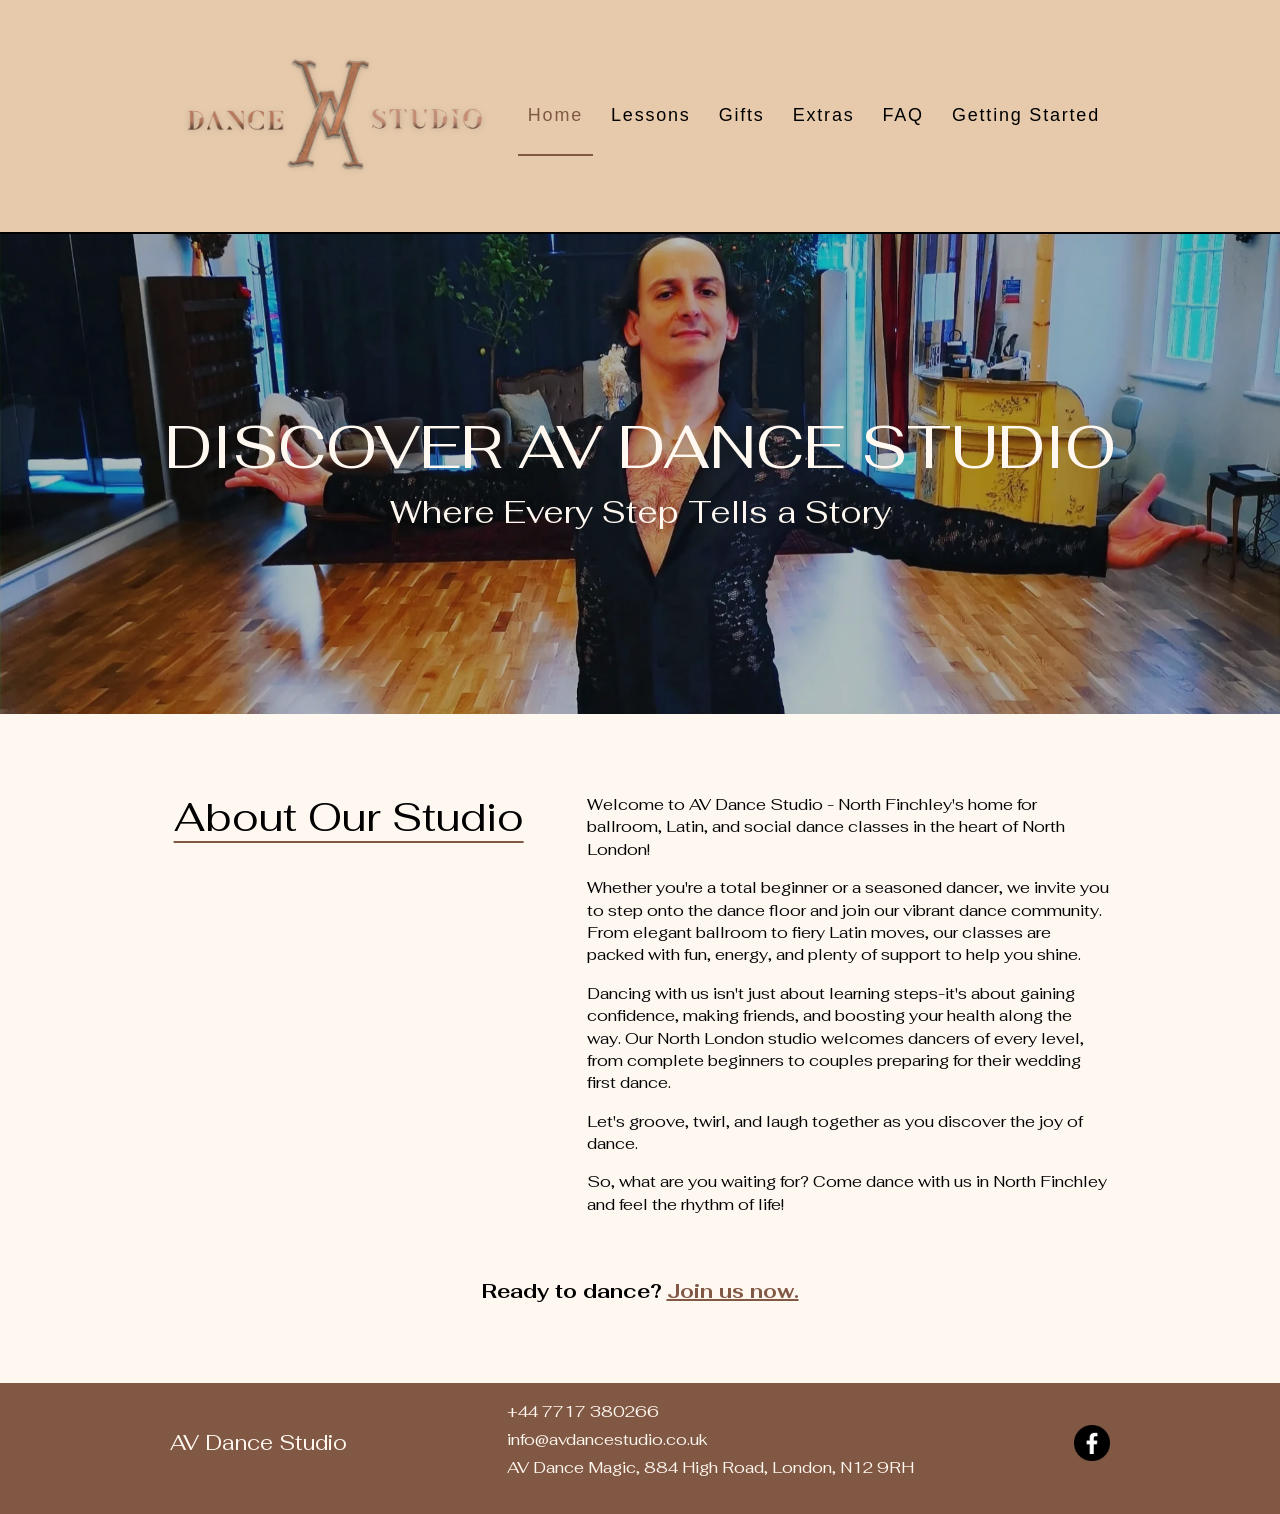
==== index.html @ 324b555b "Add JavaScript functionality for navigation toggle and contact form submission; create new CSS style" ====
<!DOCTYPE html>
<html lang="en">
<head>
<meta charset="UTF-8">
<meta name="viewport" content="width=device-width, initial-scale=1.0">
<title>Dance Classes in North Finchley & North London | AV Dance Studio</title>
<meta name="description" content="Learn to dance with confidence at AV Dance Studio in North Finchley. Ballroom, Latin, wedding first dances & group classes for all ages. Book now.">
<link rel="canonical" href="https://www.avdancestudio.co.uk/">
<link rel="icon" type="image/webp" href="images/logo.webp">
<meta property="og:title" content="Dance Classes in North Finchley & North London | AV Dance Studio">
<meta property="og:description" content="Learn to dance with confidence at AV Dance Studio in North Finchley. Ballroom, Latin, wedding first dances & group classes for all ages.">
<meta property="og:image" content="https://www.avdancestudio.co.uk/images/og-cover.webp">
<meta property="og:url" content="https://www.avdancestudio.co.uk/">
<meta property="og:type" content="website">
<meta property="og:locale" content="en_GB">
<script type="application/ld+json">
{
  "@context": "https://schema.org",
  "@type": "DanceSchool",
  "name": "AV Dance Studio",
  "image": "https://www.avdancestudio.co.uk/images/hero-bg.webp",
  "url": "https://www.avdancestudio.co.uk",
  "telephone": "+447717380266",
  "email": "info@avdancestudio.co.uk",
  "address": {
    "@type": "PostalAddress",
    "streetAddress": "884 High Road",
    "addressLocality": "London",
    "postalCode": "N12 9RH",
    "addressCountry": "GB"
  },
  "geo": {
    "@type": "GeoCoordinates",
    "latitude": "51.6156",
    "longitude": "-0.1731"
  },
  "areaServed": ["North Finchley", "North London", "London", "Barnet", "Finchley"],
  "openingHoursSpecification": [
    {
      "@type": "OpeningHoursSpecification",
      "dayOfWeek": ["Monday", "Tuesday", "Wednesday", "Thursday", "Friday"],
      "opens": "10:00",
      "closes": "21:00"
    }
  ],
  "priceRange": "££",
  "sameAs": [
    "https://www.facebook.com/avdancemagic"
  ]
}
</script>
<script type="application/ld+json">
{
  "@context": "https://schema.org",
  "@type": "WebSite",
  "name": "AV Dance Studio",
  "url": "https://www.avdancestudio.co.uk"
}
</script>
<link rel="stylesheet" href="styles.css">
</head>
<body>

<a href="#top" class="skip-link">Skip to main content</a>

<header class="site-header">
  <div class="header-inner">
    <a href="#top" class="brand">
      <img src="images/logo.webp" width="1500" height="567" loading="lazy" alt="AV Dance Studio logo" class="brand-logo">
    </a>
    <nav class="main-nav">
      <ul>
        <li><a href="#top" class="active">Home</a></li>
        <li><a href="lessons.html">Lessons</a></li>
        <li><a href="gifts.html">Gifts</a></li>
        <li><a href="other-services.html">Extras</a></li>
        <li><a href="faq.html">FAQ</a></li>
        <li><a href="getting-started.html">Getting Started</a></li>
      </ul>
    </nav>
  </div>
  <button class="nav-toggle" id="nav-toggle" aria-label="Toggle navigation" aria-expanded="false">
    <span></span><span></span><span></span>
  </button>
  <nav class="mobile-nav" id="main-nav">
    <ul>
      <li><a href="#top" class="active">Home</a></li>
      <li><a href="lessons.html">Lessons</a></li>
      <li><a href="gifts.html">Gifts</a></li>
      <li><a href="other-services.html">Extras</a></li>
      <li><a href="faq.html">FAQ</a></li>
      <li><a href="getting-started.html">Getting Started</a></li>
    </ul>
  </nav>
</header>

<section class="hero" id="top">
  <img src="images/hero-bg.webp" width="2048" height="1525" alt="Dance instructor leading a class at AV Dance Studio, North Finchley" class="hero-bg">
  <div class="hero-overlay"></div>
  <div class="hero-content">
    <h1>Discover AV Dance Studio</h1>
    <h2>Where Every Step Tells a Story</h2>
  </div>
</section>

<section class="about" id="about">
  <div class="container">
    <div class="about-grid">
      <div class="about-heading">
        <h2 class="page-title">About Our Studio</h2>
      </div>
      <div class="about-text">
        <p>Welcome to AV Dance Studio - North Finchley's home for ballroom, Latin, and social dance classes in the heart of North London!</p>
        <p>Whether you're a total beginner or a seasoned dancer, we invite you to step onto the dance floor and join our vibrant dance community. From elegant ballroom to fiery Latin moves, our classes are packed with fun, energy, and plenty of support to help you shine.</p>
        <p>Dancing with us isn't just about learning steps-it's about gaining confidence, making friends, and boosting your health along the way. Our North London studio welcomes dancers of every level, from complete beginners to couples preparing for their wedding first dance.</p>
        <p>Let's groove, twirl, and laugh together as you discover the joy of dance.</p>
        <p>So, what are you waiting for? Come dance with us in North Finchley and feel the rhythm of life!</p>
      </div>
    </div>
    <p class="about-cta">Ready to dance? <a href="getting-started.html" class="cta-link">Join us now.</a></p>
  </div>
</section>

<footer class="site-footer">
  <div class="container footer-grid">
    <p class="footer-title">AV Dance Studio</p>
    <div class="footer-contact">
      <p><a href="tel:+447717380266">+44 7717 380266</a></p>
      <p><a href="mailto:info@avdancestudio.co.uk">info@avdancestudio.co.uk</a></p>
      <p>AV Dance Magic, 884 High Road, London, N12 9RH</p>
    </div>
    <a href="https://www.facebook.com/avdancemagic" target="_blank" rel="noopener" class="footer-social">
      <img src="images/facebook.webp" width="201" height="201" loading="lazy" alt="AV Dance Studio on Facebook">
    </a>
  </div>
</footer>

<script src="script.js" defer></script>
</body>
</html>
---- styles.css ----
@import url('https://fonts.googleapis.com/css2?family=Fahkwang:wght@300;400;500;600&display=swap');

:root {
  --cream: #FFF8F1;
  --brown: #5B4D43;
  --copper: #805844;
  --tan: #E0BE9A;
  --box-bg: rgba(224, 190, 154, 0.8);
  --black: #000000;
  --gray: #E2E2E2;
  --success: #05C8A1;
  --font: 'Fahkwang', sans-serif;
  --font-nav: 'Helvetica Neue', Helvetica, Arial, sans-serif;
}

* { box-sizing: border-box; margin: 0; padding: 0; }

html { scroll-behavior: smooth; }

#top, #about, #lessons, #gifts, #other-services, #faq, #getting-started {
  scroll-margin-top: 152px;
}

body {
  font-family: var(--font);
  color: var(--black);
  background: var(--cream);
  line-height: 1.4em;
}

img { max-width: 100%; display: block; }

.container {
  max-width: 980px;
  margin: 0 auto;
  padding: 0 20px;
}

a { color: inherit; text-decoration: none; }

h1, h2, h3, p { font-family: var(--font); font-weight: 400; }

/* Shared page title (About Us, Lessons, Gift Certificates, FAQ, Start Dancing Today) */
.page-title {
  font-size: 40px;
  font-weight: 400;
  line-height: 1.15em;
  text-align: center;
  overflow-wrap: break-word;
  margin-bottom: 16px;
  text-decoration: underline;
  text-decoration-color: var(--copper);
  text-decoration-thickness: 2px;
  text-underline-offset: 10px;
}

/* Skip link */
.skip-link {
  position: absolute;
  top: -40px;
  left: 0;
  background: #000;
  color: #fff;
  padding: 8px 16px;
  z-index: 1000;
  text-decoration: none;
  font-size: 14px;
  transition: top 0.2s ease;
}

.skip-link:focus {
  top: 0;
}

/* Header / Nav */
.site-header {
  background: var(--box-bg);
  border-bottom: 2px solid var(--black);
  position: sticky;
  top: 0;
  z-index: 100;
}

.header-inner {
  max-width: 980px;
  margin: 0 auto;
  padding: 56px 20px;
  display: flex;
  align-items: center;
  justify-content: space-between;
  gap: 24px;
  min-height: 170px;
  position: relative;
  transition: padding 0.2s ease, min-height 0.2s ease;
}

.brand-logo {
  height: 120px;
  width: auto;
  filter: drop-shadow(0 1px 3px rgba(0, 0, 0, 0.18));
  transition: height 0.2s ease;
}

.main-nav ul {
  list-style: none;
  display: flex;
  gap: 8px;
}

.main-nav a {
  display: block;
  padding: 28px 10px;
  font-family: var(--font-nav);
  font-size: 18px;
  letter-spacing: 0.1em;
  color: var(--black);
  border-bottom: 2px solid transparent;
  transition: border-color 0.2s ease;
  white-space: nowrap;
}

.main-nav a:hover,
.main-nav a:focus {
  border-bottom-color: var(--black);
  text-decoration: underline;
}

.main-nav a.active {
  color: var(--copper);
  border-bottom-color: var(--copper);
}

.mobile-nav { display: none; }

.nav-toggle {
  display: none;
  flex-direction: column;
  justify-content: space-between;
  width: 28px;
  height: 20px;
  background: none;
  border: none;
  cursor: pointer;
  padding: 0;
  position: absolute;
  top: 50%;
  right: 20px;
  transform: translateY(-50%);
}

.nav-toggle span {
  display: block;
  height: 2px;
  width: 100%;
  background: var(--black);
}

/* Hero */
.hero {
  position: relative;
  min-height: 480px;
  display: flex;
  align-items: center;
  justify-content: center;
  overflow: hidden;
}

.hero-bg {
  position: absolute;
  inset: 0;
  width: 100%;
  height: 100%;
  object-fit: cover;
  object-position: 53% 0%;
}

.hero-overlay {
  position: absolute;
  inset: 0;
  background: rgba(0, 0, 0, 0.25);
}

.hero-content {
  position: relative;
  z-index: 1;
  text-align: center;
  color: var(--cream);
  padding: 40px 20px;
}

.hero-content h1 {
  font-size: 60px;
  line-height: 1.15em;
  text-transform: uppercase;
  margin-bottom: 8px;
}

.hero-content h2 {
  font-size: 32px;
  line-height: 1.4em;
  font-weight: 400;
}

/* About */
.about { padding: 80px 0; }

.about-grid {
  display: flex;
  gap: 60px;
  align-items: flex-start;
}

.about-heading {
  flex: 0 0 38%;
  min-width: 0;
}

.about-text {
  flex: 1 1 62%;
  min-width: 0;
}

.about-text p { font-size: 16px; margin-bottom: 16px; }

.about-cta {
  margin-top: 48px;
  text-align: center;
  font-size: 20px;
  font-weight: 700;
}

.cta-link {
  color: var(--copper);
  text-decoration: underline;
  font-weight: 700;
}

.cta-link:hover { color: var(--brown); }

.text-link {
  color: var(--copper);
  text-decoration: underline;
}

.text-link:hover { color: var(--brown); }

/* Sections shared */
.lessons, .gifts { padding: 80px 0; }
.lessons { background: var(--cream); }
.gifts { background: #FBF3E9; }

.section-intro {
  max-width: 640px;
  margin: 0 auto 48px;
  text-align: center;
  font-size: 18px;
  line-height: 1.5em;
  color: var(--brown);
}

/* Other Services subsections */
.subsection { margin-top: 56px; }
.subsection:first-of-type { margin-top: 0; }

.subsection-title {
  font-size: 26px;
  font-weight: 500;
  text-align: center;
  color: var(--copper);
  margin-bottom: 24px;
  padding-bottom: 12px;
  border-bottom: 1px solid var(--tan);
}

/* Row cards: always their natural (original) size. Only the Gift
   Certificates section is allowed to place two side by side, and only
   once the screen is wide enough to fit two of them at once. */
.rows {
  display: grid;
  grid-template-columns: minmax(min(660px, 100%), 660px);
  justify-content: center;
  gap: 32px;
}

.gifts .container {
  max-width: 1420px;
}

.gifts .rows {
  grid-template-columns: repeat(auto-fit, minmax(min(660px, 100%), 660px));
}

/* Once there's room for two gift boxes side by side, the outer margin
   can shrink, but a visible gap from the edge must remain. */
@media (min-width: 1392px) {
  .gifts .container {
    padding: 0 10px;
  }
}

.row-card {
  background: var(--box-bg);
  display: flex;
  align-items: stretch;
  gap: 24px;
  overflow: hidden;
  height: 260px;
  min-width: 0;
}

.row-card img {
  flex: 0 0 240px;
  width: 240px;
  height: 100%;
  object-fit: cover;
}

.row-card img.logo-fill {
  object-fit: contain;
  background: var(--box-bg);
}

.row-content {
  flex: 1 1 auto;
  min-width: 0;
  padding: 20px 20px 20px 0;
  display: flex;
  flex-direction: column;
  justify-content: center;
  gap: 4px;
  overflow: hidden;
}

.card-title { font-size: 22px; font-weight: 400; margin-bottom: 4px; line-height: 1.2em; }
.row-content p { font-size: 16px; }

.row-content ul {
  list-style: none;
  font-size: 14px;
  margin-bottom: 4px;
}

.btn {
  display: inline-block;
  align-self: flex-start;
  margin-top: 16px;
  padding: 12px 28px;
  background: var(--copper);
  color: var(--cream);
  font-family: var(--font-nav);
  font-size: 14px;
  letter-spacing: 0.02em;
  border: 1px solid var(--copper);
  transition: all 0.2s ease;
  cursor: pointer;
}

.btn:hover {
  background: var(--cream);
  color: var(--copper);
}

.row-content .btn {
  margin-top: 8px;
  padding: 8px 22px;
  flex-shrink: 0;
}

/* FAQ */
.faq { background: var(--cream); padding: 80px 0; }

.faq-list {
  max-width: 760px;
  margin: 0 auto;
  display: flex;
  flex-direction: column;
  gap: 16px;
}

.faq-item {
  border-bottom: 1px solid var(--tan);
  padding-bottom: 16px;
}

.faq-item summary {
  cursor: pointer;
  font-size: 18px;
  font-weight: 500;
  list-style: none;
  position: relative;
  padding-right: 32px;
}

.faq-item summary::-webkit-details-marker { display: none; }

.faq-item summary::after {
  content: '+';
  position: absolute;
  right: 0;
  top: 0;
  font-size: 22px;
  color: var(--copper);
}

.faq-item[open] summary::after { content: '\2212'; }

.faq-item p {
  font-size: 16px;
  line-height: 1.5em;
  margin-top: 8px;
}

/* Getting Started */
.cta { background: var(--cream); padding: 80px 0; }

.cta-panel-grid {
  display: flex;
  gap: 60px;
  align-items: flex-start;
}

.cta-info {
  flex: 1 1 50%;
  min-width: 0;
}

.cta-info p { font-size: 16px; line-height: 1.6em; margin-bottom: 16px; color: var(--black); }

.contact-form {
  flex: 1 1 50%;
  min-width: 0;
  display: flex;
  flex-direction: column;
  gap: 20px;
}

.field { display: flex; flex-direction: column; gap: 6px; }

.field label { font-size: 14px; color: var(--black); }

.field input,
.field select,
.field textarea {
  font-family: var(--font-nav);
  font-size: 16px;
  padding: 12px;
  border: 1px solid var(--black);
  background: var(--cream);
  color: var(--black);
}

.field input:focus,
.field select:focus,
.field textarea:focus {
  outline: none;
  border-width: 2px;
}

.field textarea { min-height: 100px; resize: vertical; }

.contact-form .btn { align-self: center; }

.form-success {
  text-align: center;
  color: var(--success);
  font-size: 21px;
  margin-top: 8px;
}

/* Footer */
.site-footer {
  background: var(--copper);
  color: var(--cream);
  padding: 18px 0 28px;
}

.footer-grid {
  display: flex;
  align-items: center;
  justify-content: space-between;
  flex-wrap: wrap;
  gap: 24px;
}

.footer-title { font-size: 21px; }

.footer-contact p { font-size: 16px; margin-bottom: 6px; }

.footer-social img { width: 36px; height: 36px; }

/* Shrink the sticky header on short viewports so it doesn't eat the screen */
@media (max-height: 700px) {
  .header-inner {
    padding: 14px 20px;
    min-height: auto;
  }

  .brand-logo { height: 56px; }

  .main-nav a { padding: 10px; }
}

/* Responsive */
@media (max-width: 600px) {
  .row-card { flex-direction: column; height: auto; }
  .row-card img { width: 100%; flex-basis: auto; height: 180px; }
  .row-content { padding: 16px; justify-content: flex-start; }
}

@media (max-width: 767px) {
  .header-inner {
    display: flex;
    justify-content: flex-start;
    padding: 20px 20px;
    min-height: auto;
  }

  .brand-logo { height: 56px; }

  .main-nav { display: none; }

  .mobile-nav {
    position: absolute;
    top: 100%;
    left: 0;
    right: 0;
    background: var(--cream);
    border-bottom: 2px solid var(--black);
    display: none;
  }

  .mobile-nav.open { display: block; }

  .mobile-nav ul {
    list-style: none;
    flex-direction: column;
    gap: 0;
  }

  .mobile-nav a {
    display: block;
    padding: 16px 20px;
    font-family: var(--font-nav);
    font-size: 16px;
    letter-spacing: 0.1em;
    color: var(--black);
    border-bottom: 1px solid var(--gray);
  }

  .mobile-nav a.active {
    color: var(--copper);
    font-weight: 600;
  }

  .nav-toggle { display: flex; }

  #top, #about, #lessons, #gifts, #other-services, #faq, #getting-started {
    scroll-margin-top: 80px;
  }

  .hero-content h1 { font-size: 34px; }
  .hero-content h2 { font-size: 20px; }

  .about-grid { flex-direction: column; gap: 24px; }
  .about-heading { flex-basis: auto; }
  .about-text { flex-basis: auto; }

  .page-title { font-size: 26px; }
  .subsection-title { font-size: 20px; }
  .section-intro { font-size: 16px; }

  .cta-panel-grid { flex-direction: column; gap: 40px; }
  .cta-info, .contact-form { flex-basis: auto; }

  .footer-grid { flex-direction: column; text-align: center; }
}
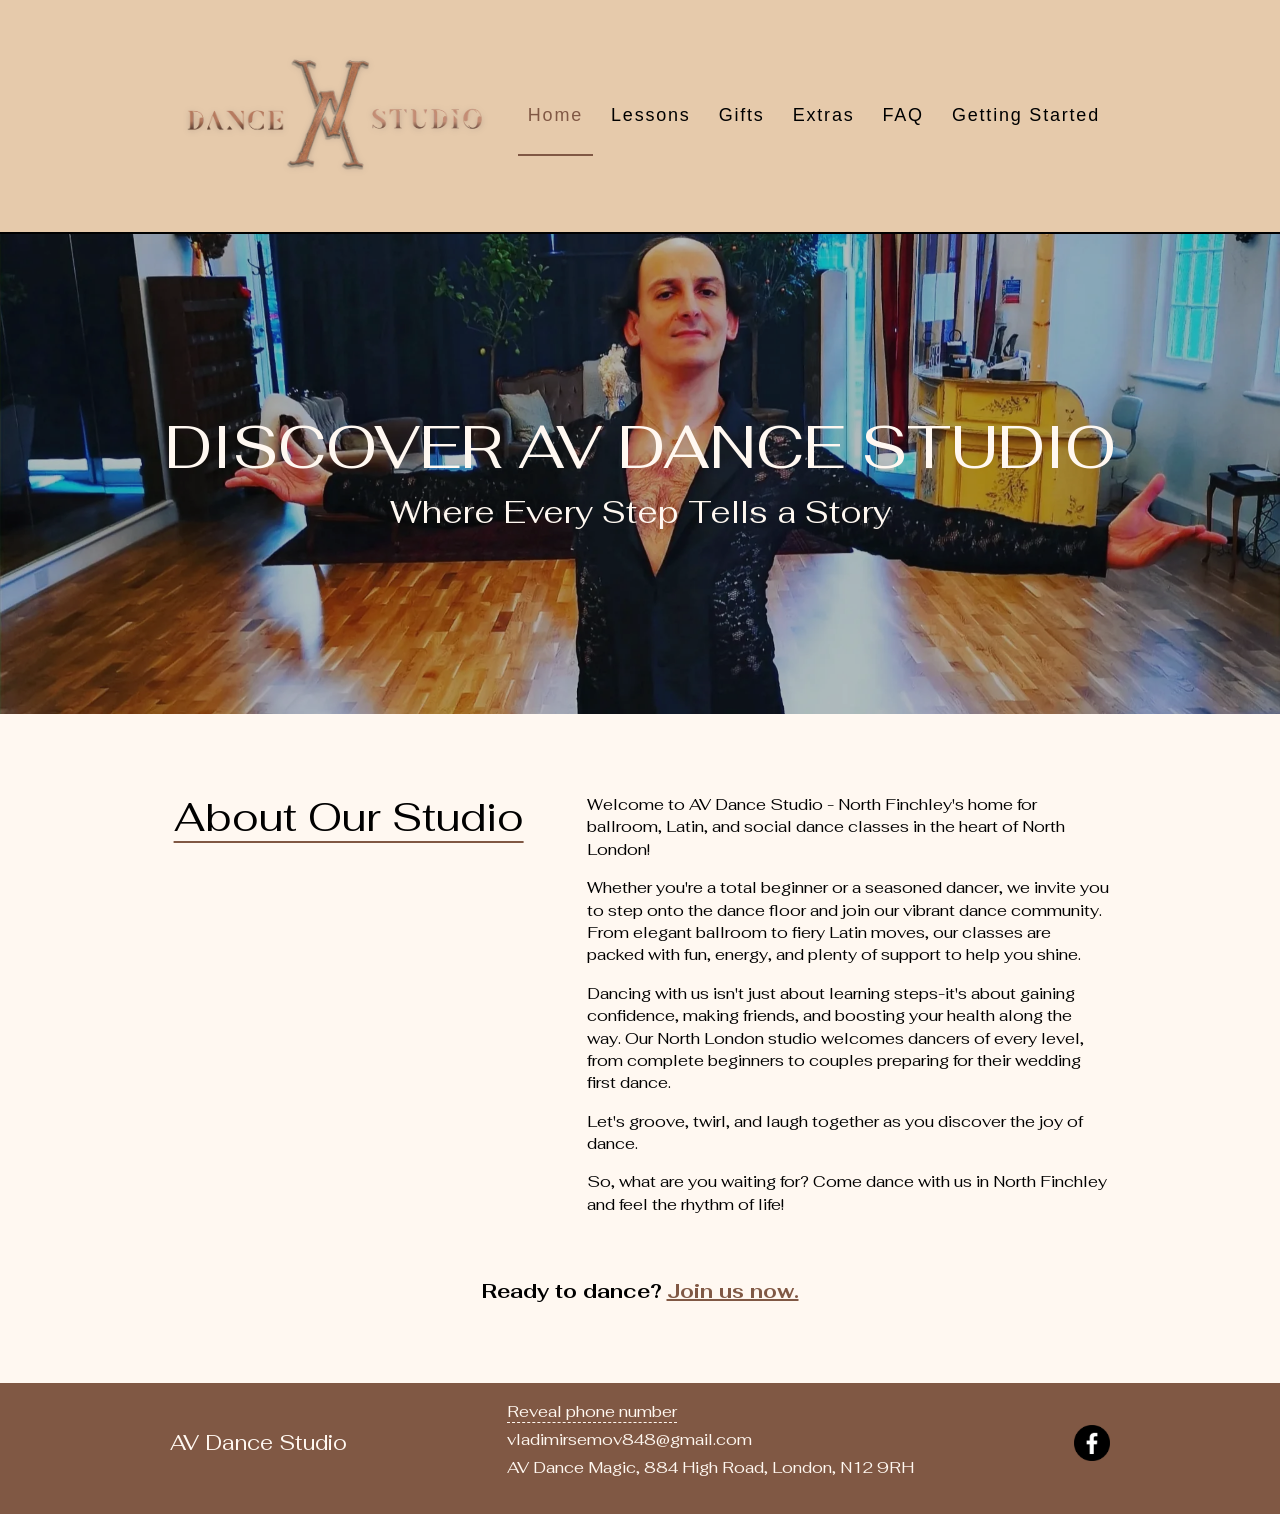
==== commit 86eff1b6: "Implement phone reveal feature in footer; update contact details and enhance styling" ====
--- a/index.html
+++ b/index.html
@@ -125,8 +125,8 @@
   <div class="container footer-grid">
     <p class="footer-title">AV Dance Studio</p>
     <div class="footer-contact">
-      <p><a href="tel:+447717380266">+44 7717 380266</a></p>
-      <p><a href="mailto:info@avdancestudio.co.uk">info@avdancestudio.co.uk</a></p>
+      <p><span class="footer-phone-reveal" role="button" tabindex="0">Reveal phone number</span></p>
+      <p><a href="mailto:vladimirsemov848@gmail.com">vladimirsemov848@gmail.com</a></p>
       <p>AV Dance Magic, 884 High Road, London, N12 9RH</p>
     </div>
     <a href="https://www.facebook.com/avdancemagic" target="_blank" rel="noopener" class="footer-social">
--- a/styles.css
+++ b/styles.css
@@ -4,6 +4,8 @@
   --cream: #FFF8F1;
   --brown: #5B4D43;
   --copper: #805844;
+  --gold: #C9A227;
+  --crimson: #6E0D25;
   --tan: #E0BE9A;
   --box-bg: rgba(224, 190, 154, 0.8);
   --black: #000000;
@@ -26,6 +28,34 @@
   color: var(--black);
   background: var(--cream);
   line-height: 1.4em;
+}
+
+/* Custom cursor trail: fading music notes */
+.cursor-note {
+  position: fixed;
+  top: 0;
+  left: 0;
+  pointer-events: none;
+  z-index: 9999;
+  font-size: 20px;
+  line-height: 1;
+  color: var(--copper);
+  animation: note-fade 900ms ease-out forwards;
+}
+
+@keyframes note-fade {
+  0% {
+    opacity: 0.9;
+    transform: translate(-50%, -50%) rotate(var(--note-rot, 0deg)) scale(1);
+  }
+  100% {
+    opacity: 0;
+    transform: translate(-50%, -50%) rotate(var(--note-rot, 0deg)) translateY(-16px) scale(0.8);
+  }
+}
+
+@media (hover: none), (pointer: coarse) {
+  .cursor-note { display: none; }
 }
 
 img { max-width: 100%; display: block; }
@@ -426,45 +456,57 @@
 
 .cta-info p { font-size: 16px; line-height: 1.6em; margin-bottom: 16px; color: var(--black); }
 
-.contact-form {
+/* Phone reveal / callback request */
+.contact-options {
   flex: 1 1 50%;
   min-width: 0;
   display: flex;
   flex-direction: column;
-  gap: 20px;
-}
-
-.field { display: flex; flex-direction: column; gap: 6px; }
-
-.field label { font-size: 14px; color: var(--black); }
-
-.field input,
-.field select,
-.field textarea {
+}
+
+.contact-buttons-row {
+  display: flex;
+  flex-direction: column;
+  align-items: center;
+  gap: 12px;
+}
+
+.contact-btn {
+  display: inline-flex;
+  align-items: center;
+  justify-content: center;
+  align-self: center;
+  gap: 10px;
+  width: 300px;
+  max-width: 100%;
   font-family: var(--font-nav);
-  font-size: 16px;
-  padding: 12px;
-  border: 1px solid var(--black);
-  background: var(--cream);
+  font-size: 17px;
+  letter-spacing: 0.02em;
+  padding: 16px 36px;
+  margin-top: 0;
+}
+
+.phone-icon {
+  width: 16px;
+  height: 16px;
+  flex-shrink: 0;
+}
+
+.phone-link {
+  display: inline-block;
   color: var(--black);
-}
-
-.field input:focus,
-.field select:focus,
-.field textarea:focus {
-  outline: none;
-  border-width: 2px;
-}
-
-.field textarea { min-height: 100px; resize: vertical; }
-
-.contact-form .btn { align-self: center; }
-
-.form-success {
-  text-align: center;
-  color: var(--success);
-  font-size: 21px;
-  margin-top: 8px;
+  font-size: 20px;
+  font-weight: 700;
+  border-bottom: 2px solid var(--copper);
+}
+
+.phone-link:hover { color: var(--copper); }
+
+.callback-divider {
+  font-size: 12px;
+  letter-spacing: 0.1em;
+  text-transform: uppercase;
+  color: var(--brown);
 }
 
 /* Footer */
@@ -485,6 +527,14 @@
 .footer-title { font-size: 21px; }
 
 .footer-contact p { font-size: 16px; margin-bottom: 6px; }
+
+.footer-phone-reveal {
+  cursor: pointer;
+  border-bottom: 1px dashed var(--cream);
+  transition: opacity 0.2s ease;
+}
+
+.footer-phone-reveal:hover { opacity: 0.75; }
 
 .footer-social img { width: 36px; height: 36px; }
 
@@ -570,7 +620,7 @@
   .section-intro { font-size: 16px; }
 
   .cta-panel-grid { flex-direction: column; gap: 40px; }
-  .cta-info, .contact-form { flex-basis: auto; }
+  .cta-info, .contact-options { flex-basis: auto; }
 
   .footer-grid { flex-direction: column; text-align: center; }
 }
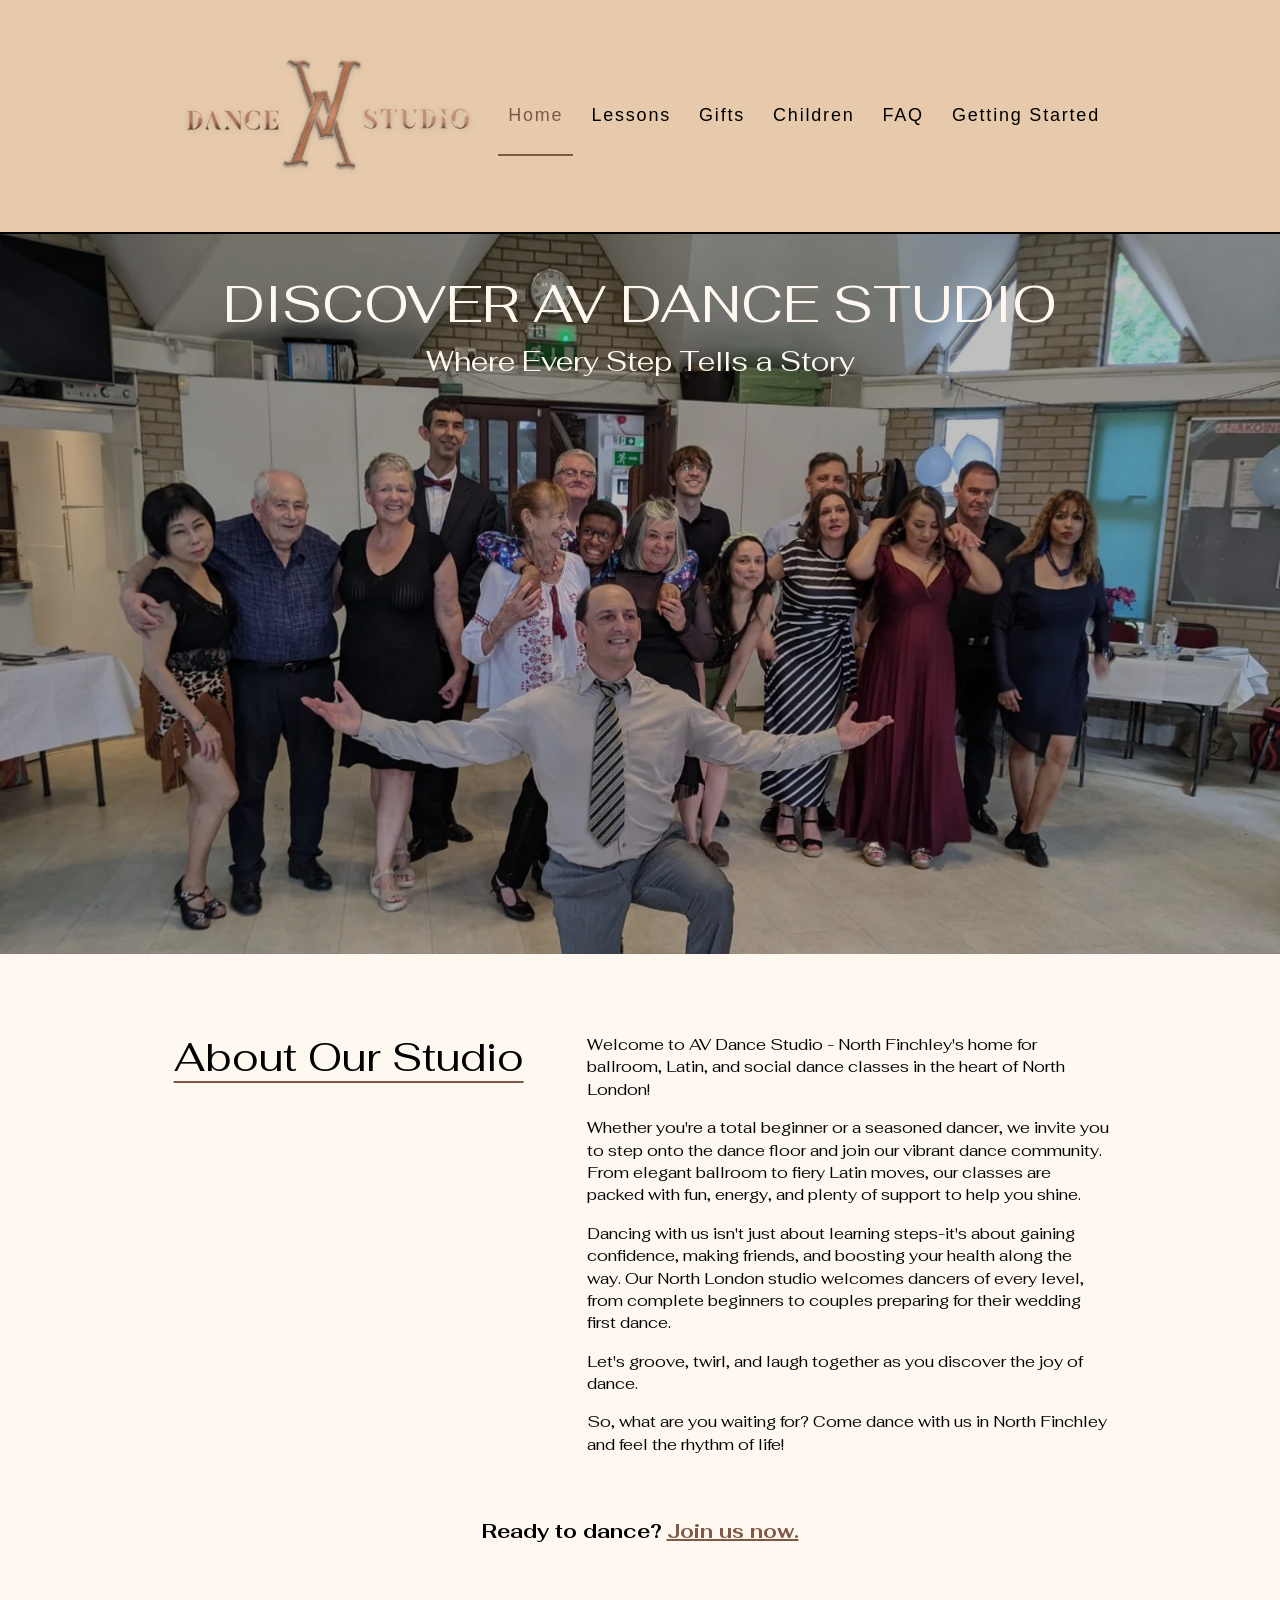
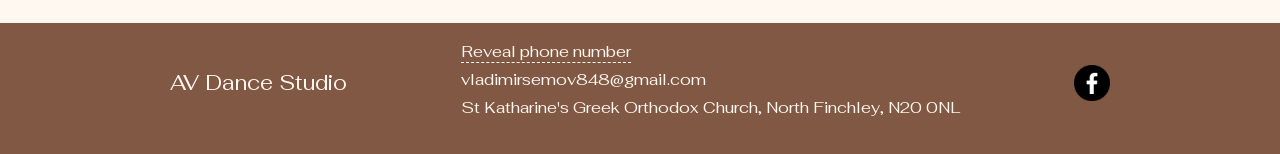
==== commit b270ad5b: "Update contact information across multiple pages; replace old address with new location and enhance " ====
--- a/index.html
+++ b/index.html
@@ -24,15 +24,10 @@
   "email": "info@avdancestudio.co.uk",
   "address": {
     "@type": "PostalAddress",
-    "streetAddress": "884 High Road",
-    "addressLocality": "London",
-    "postalCode": "N12 9RH",
+    "streetAddress": "St Katharine's Greek Orthodox Church",
+    "addressLocality": "North Finchley",
+    "postalCode": "N20 0NL",
     "addressCountry": "GB"
-  },
-  "geo": {
-    "@type": "GeoCoordinates",
-    "latitude": "51.6156",
-    "longitude": "-0.1731"
   },
   "areaServed": ["North Finchley", "North London", "London", "Barnet", "Finchley"],
   "openingHoursSpecification": [
@@ -73,7 +68,7 @@
         <li><a href="#top" class="active">Home</a></li>
         <li><a href="lessons.html">Lessons</a></li>
         <li><a href="gifts.html">Gifts</a></li>
-        <li><a href="other-services.html">Extras</a></li>
+        <li><a href="other-services.html">Children</a></li>
         <li><a href="faq.html">FAQ</a></li>
         <li><a href="getting-started.html">Getting Started</a></li>
       </ul>
@@ -87,7 +82,7 @@
       <li><a href="#top" class="active">Home</a></li>
       <li><a href="lessons.html">Lessons</a></li>
       <li><a href="gifts.html">Gifts</a></li>
-      <li><a href="other-services.html">Extras</a></li>
+      <li><a href="other-services.html">Children</a></li>
       <li><a href="faq.html">FAQ</a></li>
       <li><a href="getting-started.html">Getting Started</a></li>
     </ul>
@@ -95,7 +90,7 @@
 </header>
 
 <section class="hero" id="top">
-  <img src="images/hero-bg.webp" width="2048" height="1525" alt="Dance instructor leading a class at AV Dance Studio, North Finchley" class="hero-bg">
+  <img src="images/hero.webp" width="1600" height="1200" alt="Group of dance students celebrating together at AV Dance Studio, North Finchley" class="hero-bg">
   <div class="hero-overlay"></div>
   <div class="hero-content">
     <h1>Discover AV Dance Studio</h1>
@@ -127,7 +122,7 @@
     <div class="footer-contact">
       <p><span class="footer-phone-reveal" role="button" tabindex="0">Reveal phone number</span></p>
       <p><a href="mailto:vladimirsemov848@gmail.com">vladimirsemov848@gmail.com</a></p>
-      <p>AV Dance Magic, 884 High Road, London, N12 9RH</p>
+      <p>St Katharine's Greek Orthodox Church, North Finchley, N20 0NL</p>
     </div>
     <a href="https://www.facebook.com/avdancemagic" target="_blank" rel="noopener" class="footer-social">
       <img src="images/facebook.webp" width="201" height="201" loading="lazy" alt="AV Dance Studio on Facebook">
--- a/styles.css
+++ b/styles.css
@@ -188,9 +188,9 @@
 /* Hero */
 .hero {
   position: relative;
-  min-height: 480px;
-  display: flex;
-  align-items: center;
+  min-height: 720px;
+  display: flex;
+  align-items: flex-start;
   justify-content: center;
   overflow: hidden;
 }
@@ -201,7 +201,7 @@
   width: 100%;
   height: 100%;
   object-fit: cover;
-  object-position: 53% 0%;
+  object-position: 48% 16%;
 }
 
 .hero-overlay {
@@ -219,14 +219,14 @@
 }
 
 .hero-content h1 {
-  font-size: 60px;
+  font-size: 52px;
   line-height: 1.15em;
   text-transform: uppercase;
   margin-bottom: 8px;
 }
 
 .hero-content h2 {
-  font-size: 32px;
+  font-size: 28px;
   line-height: 1.4em;
   font-weight: 400;
 }
@@ -608,8 +608,8 @@
     scroll-margin-top: 80px;
   }
 
-  .hero-content h1 { font-size: 34px; }
-  .hero-content h2 { font-size: 20px; }
+  .hero-content h1 { font-size: 32px; }
+  .hero-content h2 { font-size: 18px; }
 
   .about-grid { flex-direction: column; gap: 24px; }
   .about-heading { flex-basis: auto; }
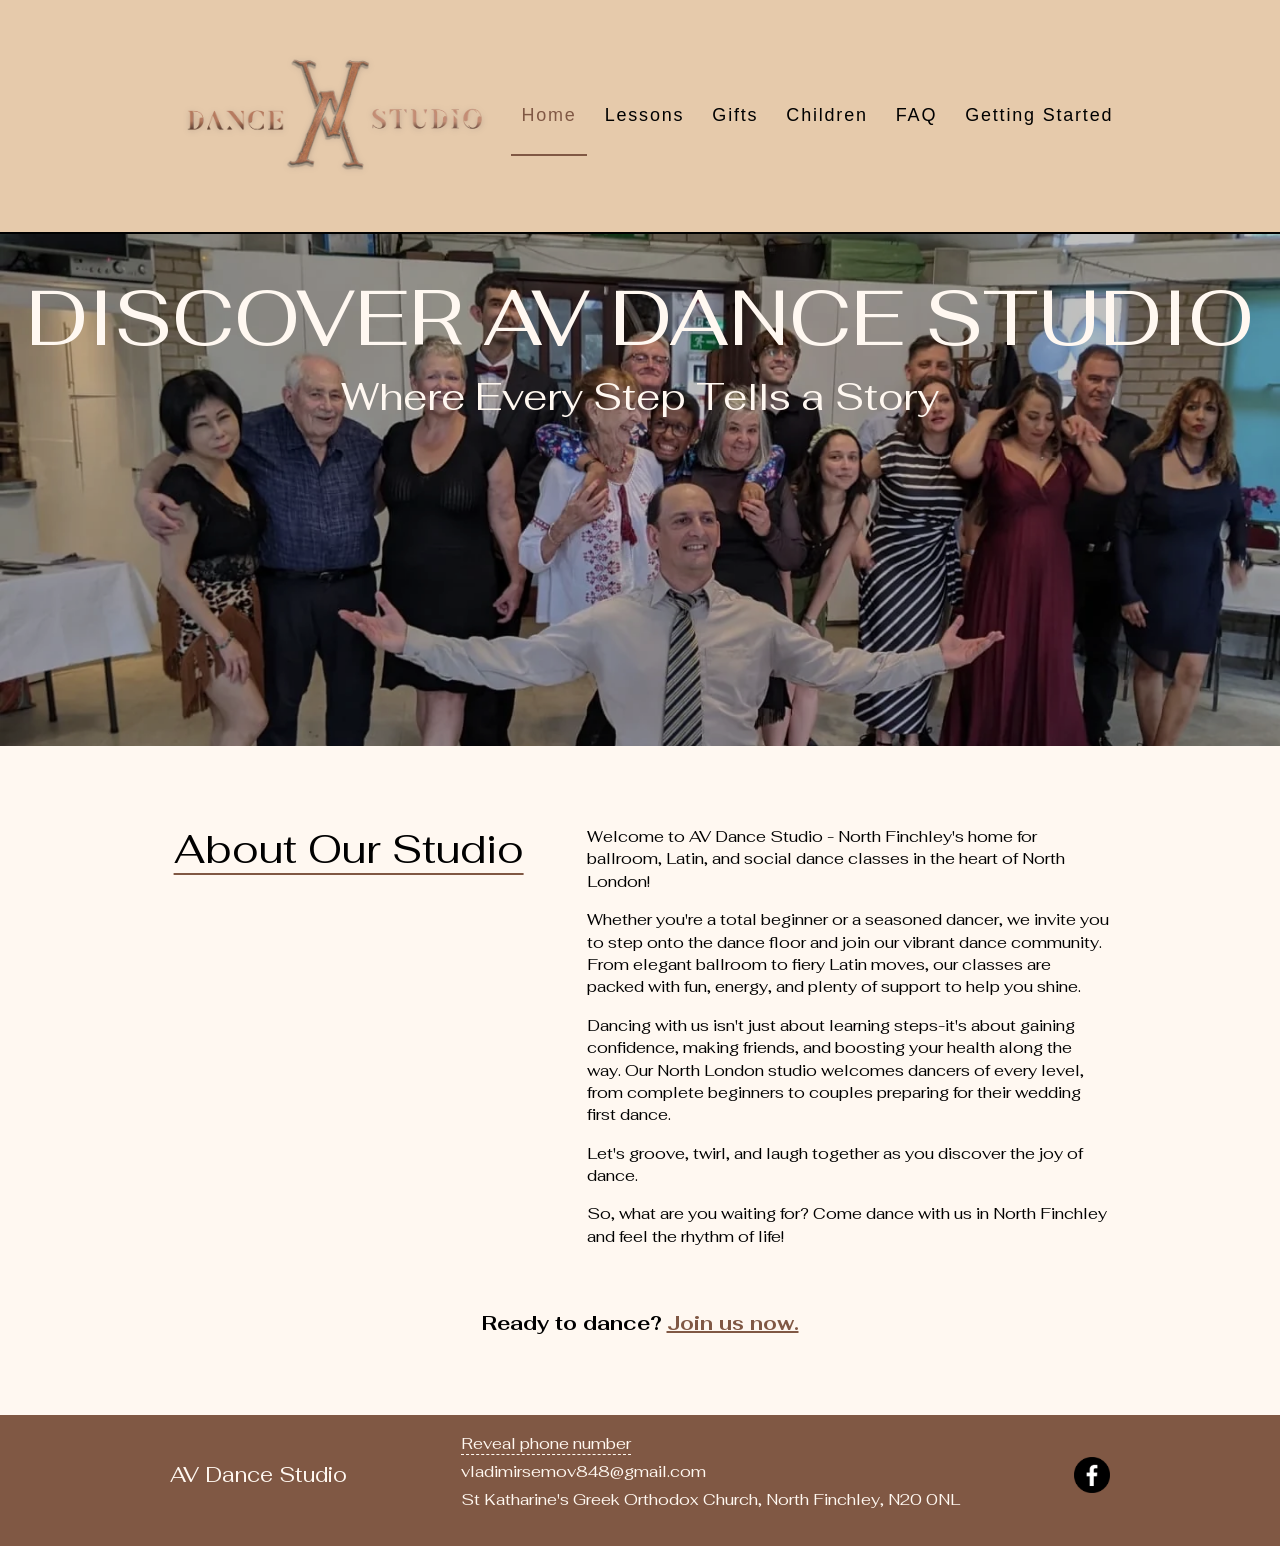
==== commit 8eaa3239: "Update hero image across multiple pages; replace old image with new version and enhance styling for " ====
--- a/index.html
+++ b/index.html
@@ -18,7 +18,7 @@
   "@context": "https://schema.org",
   "@type": "DanceSchool",
   "name": "AV Dance Studio",
-  "image": "https://www.avdancestudio.co.uk/images/hero-bg.webp",
+  "image": "https://www.avdancestudio.co.uk/images/hero-v2.webp",
   "url": "https://www.avdancestudio.co.uk",
   "telephone": "+447717380266",
   "email": "info@avdancestudio.co.uk",
@@ -90,7 +90,7 @@
 </header>
 
 <section class="hero" id="top">
-  <img src="images/hero.webp" width="1600" height="1200" alt="Group of dance students celebrating together at AV Dance Studio, North Finchley" class="hero-bg">
+  <img src="images/hero-v2.webp" width="1424" height="1200" alt="Group of dance students celebrating together at AV Dance Studio, North Finchley" class="hero-bg">
   <div class="hero-overlay"></div>
   <div class="hero-content">
     <h1>Discover AV Dance Studio</h1>
--- a/styles.css
+++ b/styles.css
@@ -28,6 +28,10 @@
   color: var(--black);
   background: var(--cream);
   line-height: 1.4em;
+  min-height: 100vh;
+  min-height: 100dvh;
+  display: flex;
+  flex-direction: column;
 }
 
 /* Custom cursor trail: fading music notes */
@@ -67,6 +71,7 @@
 }
 
 a { color: inherit; text-decoration: none; }
+a:visited { color: inherit; }
 
 h1, h2, h3, p { font-family: var(--font); font-weight: 400; }
 
@@ -123,6 +128,8 @@
   position: relative;
   transition: padding 0.2s ease, min-height 0.2s ease;
 }
+
+.brand { flex-shrink: 0; }
 
 .brand-logo {
   height: 120px;
@@ -188,7 +195,7 @@
 /* Hero */
 .hero {
   position: relative;
-  min-height: 720px;
+  aspect-ratio: 5 / 2;
   display: flex;
   align-items: flex-start;
   justify-content: center;
@@ -201,7 +208,7 @@
   width: 100%;
   height: 100%;
   object-fit: cover;
-  object-position: 48% 16%;
+  object-position: 50% 33%;
 }
 
 .hero-overlay {
@@ -219,14 +226,14 @@
 }
 
 .hero-content h1 {
-  font-size: 52px;
+  font-size: clamp(36px, 6vw, 96px);
   line-height: 1.15em;
   text-transform: uppercase;
   margin-bottom: 8px;
 }
 
 .hero-content h2 {
-  font-size: 28px;
+  font-size: clamp(20px, 3vw, 48px);
   line-height: 1.4em;
   font-weight: 400;
 }
@@ -514,6 +521,7 @@
   background: var(--copper);
   color: var(--cream);
   padding: 18px 0 28px;
+  margin-top: auto;
 }
 
 .footer-grid {
@@ -557,7 +565,9 @@
   .row-content { padding: 16px; justify-content: flex-start; }
 }
 
-@media (max-width: 767px) {
+/* Header/nav collapse to the hamburger well before the logo + full nav
+   would run out of room and squash the logo */
+@media (max-width: 1000px) {
   .header-inner {
     display: flex;
     justify-content: flex-start;
@@ -603,13 +613,12 @@
   }
 
   .nav-toggle { display: flex; }
-
+}
+
+@media (max-width: 767px) {
   #top, #about, #lessons, #gifts, #other-services, #faq, #getting-started {
     scroll-margin-top: 80px;
   }
-
-  .hero-content h1 { font-size: 32px; }
-  .hero-content h2 { font-size: 18px; }
 
   .about-grid { flex-direction: column; gap: 24px; }
   .about-heading { flex-basis: auto; }
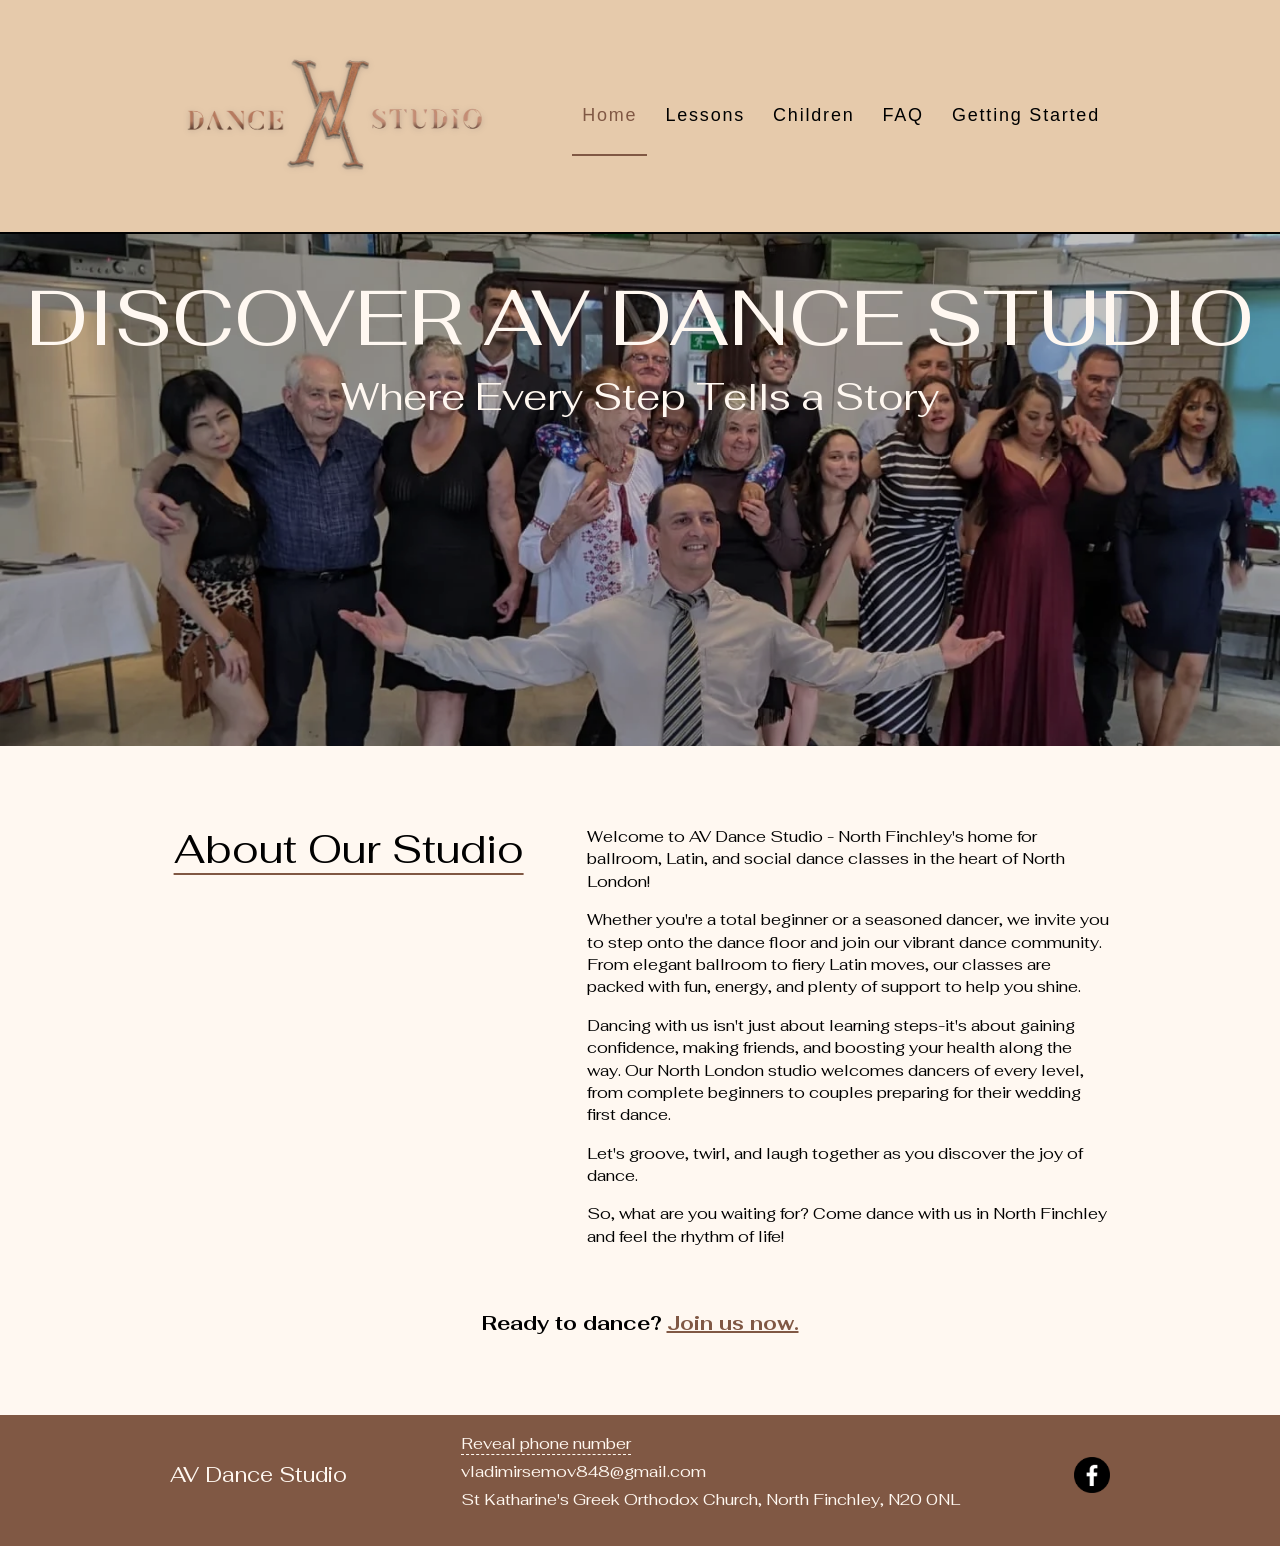
==== commit 19b10b17: "Refactor FAQ and lessons sections; update lesson terminology, remove gifts references, and enhance s" ====
--- a/index.html
+++ b/index.html
@@ -67,7 +67,6 @@
       <ul>
         <li><a href="#top" class="active">Home</a></li>
         <li><a href="lessons.html">Lessons</a></li>
-        <li><a href="gifts.html">Gifts</a></li>
         <li><a href="other-services.html">Children</a></li>
         <li><a href="faq.html">FAQ</a></li>
         <li><a href="getting-started.html">Getting Started</a></li>
@@ -81,7 +80,6 @@
     <ul>
       <li><a href="#top" class="active">Home</a></li>
       <li><a href="lessons.html">Lessons</a></li>
-      <li><a href="gifts.html">Gifts</a></li>
       <li><a href="other-services.html">Children</a></li>
       <li><a href="faq.html">FAQ</a></li>
       <li><a href="getting-started.html">Getting Started</a></li>
--- a/styles.css
+++ b/styles.css
@@ -75,7 +75,7 @@
 
 h1, h2, h3, p { font-family: var(--font); font-weight: 400; }
 
-/* Shared page title (About Us, Lessons, Gift Certificates, FAQ, Start Dancing Today) */
+/* Shared page title (About Us, Lessons, Children, FAQ, Start Dancing Today) */
 .page-title {
   font-size: 40px;
   font-weight: 400;
@@ -567,7 +567,7 @@
 
 /* Header/nav collapse to the hamburger well before the logo + full nav
    would run out of room and squash the logo */
-@media (max-width: 1000px) {
+@media (max-width: 980px) {
   .header-inner {
     display: flex;
     justify-content: flex-start;
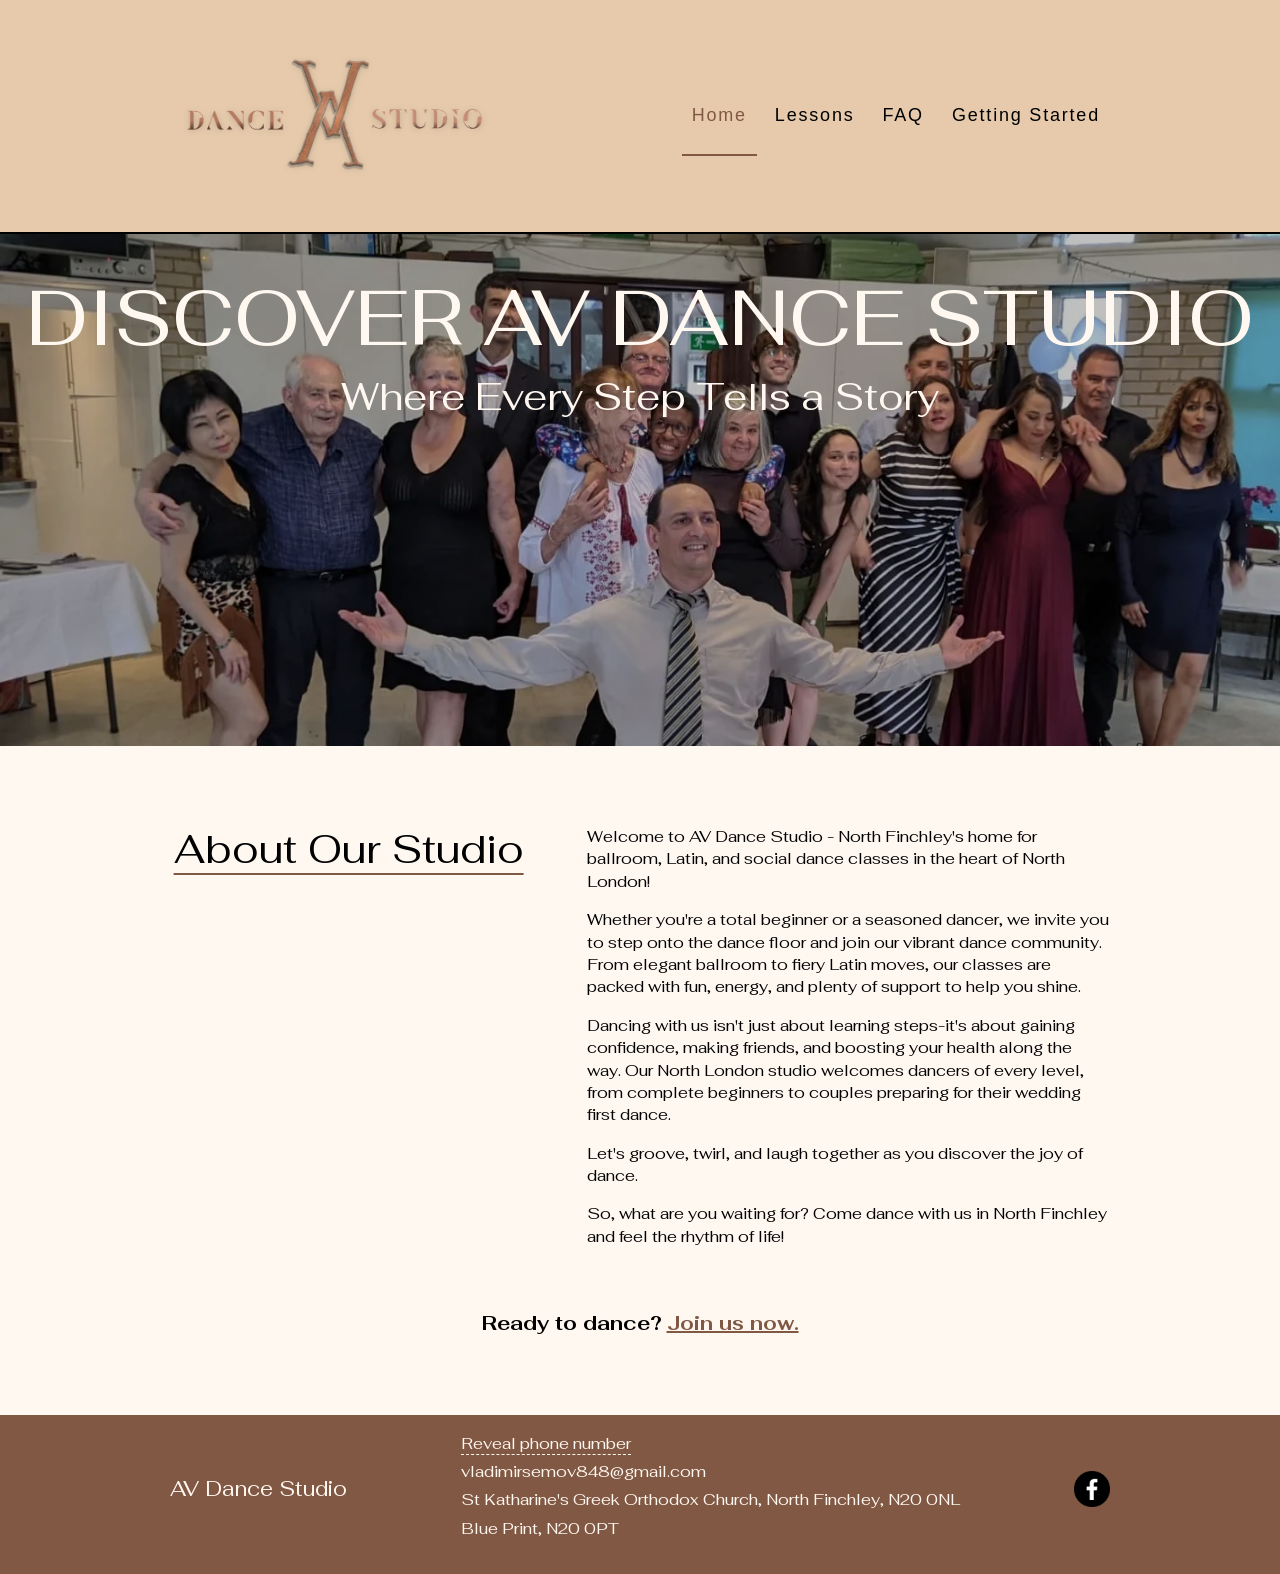
==== commit af083073: "Update contact information and lesson details; add new locations, adjust opening hours, and revise p" ====
--- a/index.html
+++ b/index.html
@@ -22,20 +22,29 @@
   "url": "https://www.avdancestudio.co.uk",
   "telephone": "+447717380266",
   "email": "info@avdancestudio.co.uk",
-  "address": {
-    "@type": "PostalAddress",
-    "streetAddress": "St Katharine's Greek Orthodox Church",
-    "addressLocality": "North Finchley",
-    "postalCode": "N20 0NL",
-    "addressCountry": "GB"
-  },
+  "address": [
+    {
+      "@type": "PostalAddress",
+      "streetAddress": "St Katharine's Greek Orthodox Church",
+      "addressLocality": "North Finchley",
+      "postalCode": "N20 0NL",
+      "addressCountry": "GB"
+    },
+    {
+      "@type": "PostalAddress",
+      "streetAddress": "Blue Print",
+      "addressLocality": "North Finchley",
+      "postalCode": "N20 0PT",
+      "addressCountry": "GB"
+    }
+  ],
   "areaServed": ["North Finchley", "North London", "London", "Barnet", "Finchley"],
   "openingHoursSpecification": [
     {
       "@type": "OpeningHoursSpecification",
       "dayOfWeek": ["Monday", "Tuesday", "Wednesday", "Thursday", "Friday"],
       "opens": "10:00",
-      "closes": "21:00"
+      "closes": "22:00"
     }
   ],
   "priceRange": "££",
@@ -67,7 +76,6 @@
       <ul>
         <li><a href="#top" class="active">Home</a></li>
         <li><a href="lessons.html">Lessons</a></li>
-        <li><a href="other-services.html">Children</a></li>
         <li><a href="faq.html">FAQ</a></li>
         <li><a href="getting-started.html">Getting Started</a></li>
       </ul>
@@ -80,7 +88,6 @@
     <ul>
       <li><a href="#top" class="active">Home</a></li>
       <li><a href="lessons.html">Lessons</a></li>
-      <li><a href="other-services.html">Children</a></li>
       <li><a href="faq.html">FAQ</a></li>
       <li><a href="getting-started.html">Getting Started</a></li>
     </ul>
@@ -121,6 +128,7 @@
       <p><span class="footer-phone-reveal" role="button" tabindex="0">Reveal phone number</span></p>
       <p><a href="mailto:vladimirsemov848@gmail.com">vladimirsemov848@gmail.com</a></p>
       <p>St Katharine's Greek Orthodox Church, North Finchley, N20 0NL</p>
+      <p>Blue Print, N20 0PT</p>
     </div>
     <a href="https://www.facebook.com/avdancemagic" target="_blank" rel="noopener" class="footer-social">
       <img src="images/facebook.webp" width="201" height="201" loading="lazy" alt="AV Dance Studio on Facebook">
--- a/styles.css
+++ b/styles.css
@@ -19,7 +19,7 @@
 
 html { scroll-behavior: smooth; }
 
-#top, #about, #lessons, #gifts, #other-services, #faq, #getting-started {
+#top, #about, #lessons, #faq, #getting-started {
   scroll-margin-top: 152px;
 }
 
@@ -75,7 +75,7 @@
 
 h1, h2, h3, p { font-family: var(--font); font-weight: 400; }
 
-/* Shared page title (About Us, Lessons, Children, FAQ, Start Dancing Today) */
+/* Shared page title (About Us, Lessons, FAQ, Start Dancing Today) */
 .page-title {
   font-size: 40px;
   font-weight: 400;
@@ -282,9 +282,7 @@
 .text-link:hover { color: var(--brown); }
 
 /* Sections shared */
-.lessons, .gifts { padding: 80px 0; }
-.lessons { background: var(--cream); }
-.gifts { background: #FBF3E9; }
+.lessons { padding: 80px 0; background: var(--cream); }
 
 .section-intro {
   max-width: 640px;
@@ -295,23 +293,6 @@
   color: var(--brown);
 }
 
-/* Other Services subsections */
-.subsection { margin-top: 56px; }
-.subsection:first-of-type { margin-top: 0; }
-
-.subsection-title {
-  font-size: 26px;
-  font-weight: 500;
-  text-align: center;
-  color: var(--copper);
-  margin-bottom: 24px;
-  padding-bottom: 12px;
-  border-bottom: 1px solid var(--tan);
-}
-
-/* Row cards: always their natural (original) size. Only the Gift
-   Certificates section is allowed to place two side by side, and only
-   once the screen is wide enough to fit two of them at once. */
 .rows {
   display: grid;
   grid-template-columns: minmax(min(660px, 100%), 660px);
@@ -319,22 +300,6 @@
   gap: 32px;
 }
 
-.gifts .container {
-  max-width: 1420px;
-}
-
-.gifts .rows {
-  grid-template-columns: repeat(auto-fit, minmax(min(660px, 100%), 660px));
-}
-
-/* Once there's room for two gift boxes side by side, the outer margin
-   can shrink, but a visible gap from the edge must remain. */
-@media (min-width: 1392px) {
-  .gifts .container {
-    padding: 0 10px;
-  }
-}
-
 .row-card {
   background: var(--box-bg);
   display: flex;
@@ -350,11 +315,11 @@
   width: 240px;
   height: 100%;
   object-fit: cover;
-}
-
-.row-card img.logo-fill {
-  object-fit: contain;
-  background: var(--box-bg);
+  object-position: center 25%;
+}
+
+.row-card img.crop-center {
+  object-position: center center;
 }
 
 .row-content {
@@ -369,13 +334,8 @@
 }
 
 .card-title { font-size: 22px; font-weight: 400; margin-bottom: 4px; line-height: 1.2em; }
+.card-subtext { font-size: 13px; color: var(--brown); margin-top: -2px; }
 .row-content p { font-size: 16px; }
-
-.row-content ul {
-  list-style: none;
-  font-size: 14px;
-  margin-bottom: 4px;
-}
 
 .btn {
   display: inline-block;
@@ -567,7 +527,7 @@
 
 /* Header/nav collapse to the hamburger well before the logo + full nav
    would run out of room and squash the logo */
-@media (max-width: 980px) {
+@media (max-width: 750px) {
   .header-inner {
     display: flex;
     justify-content: flex-start;
@@ -616,7 +576,7 @@
 }
 
 @media (max-width: 767px) {
-  #top, #about, #lessons, #gifts, #other-services, #faq, #getting-started {
+  #top, #about, #lessons, #faq, #getting-started {
     scroll-margin-top: 80px;
   }
 
@@ -625,7 +585,6 @@
   .about-text { flex-basis: auto; }
 
   .page-title { font-size: 26px; }
-  .subsection-title { font-size: 20px; }
   .section-intro { font-size: 16px; }
 
   .cta-panel-grid { flex-direction: column; gap: 40px; }
